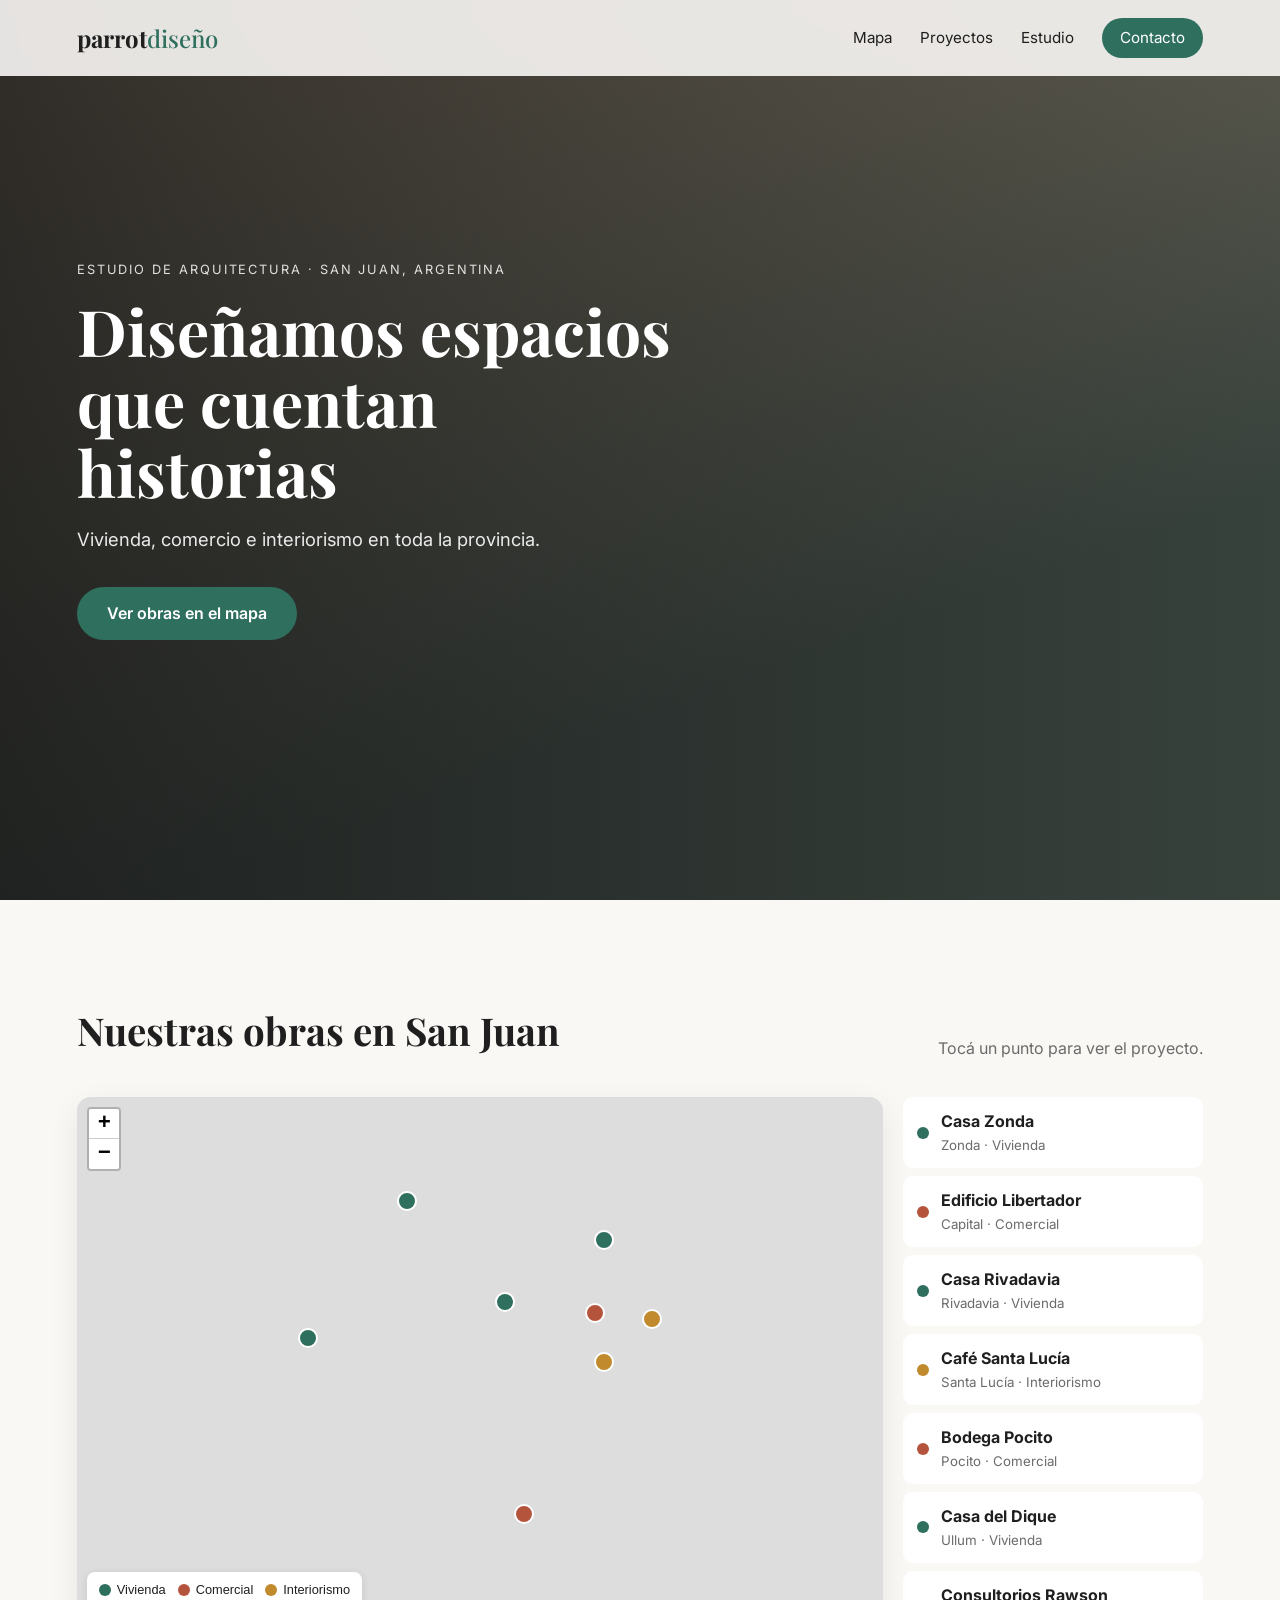
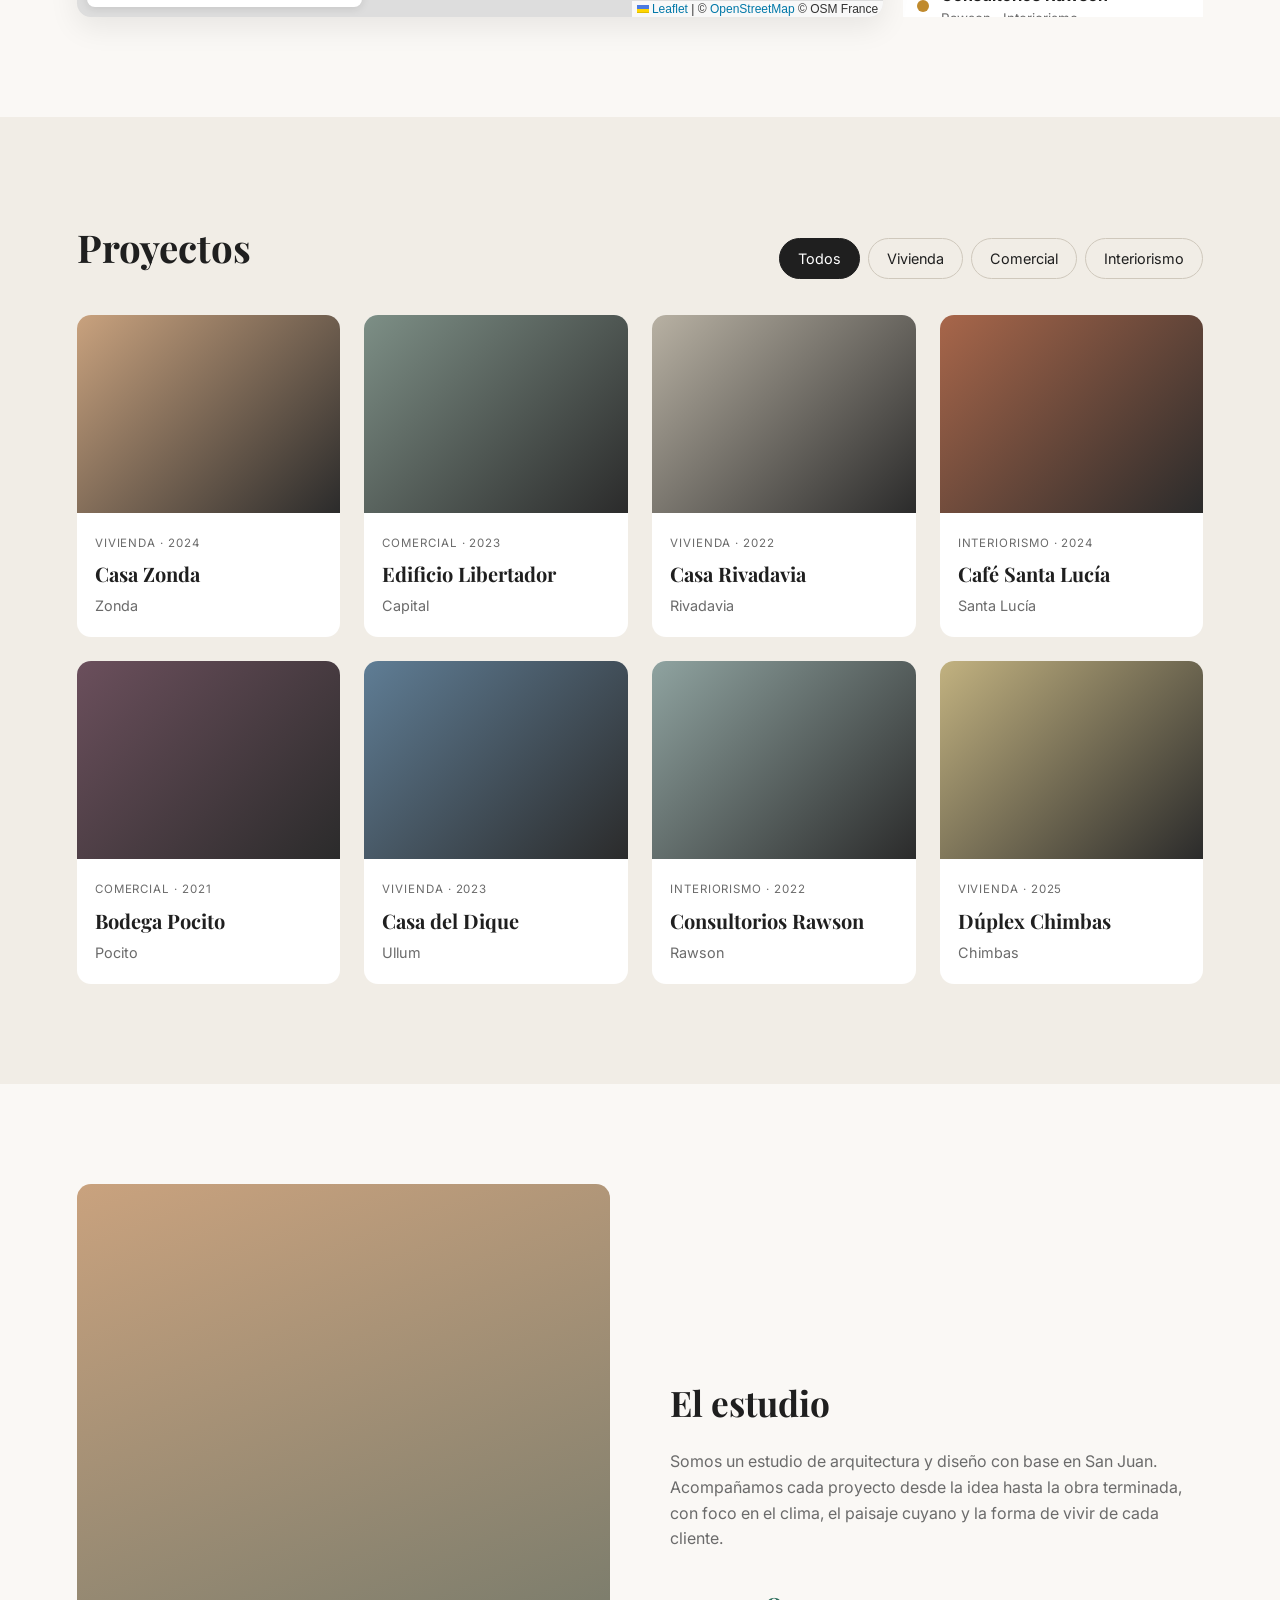
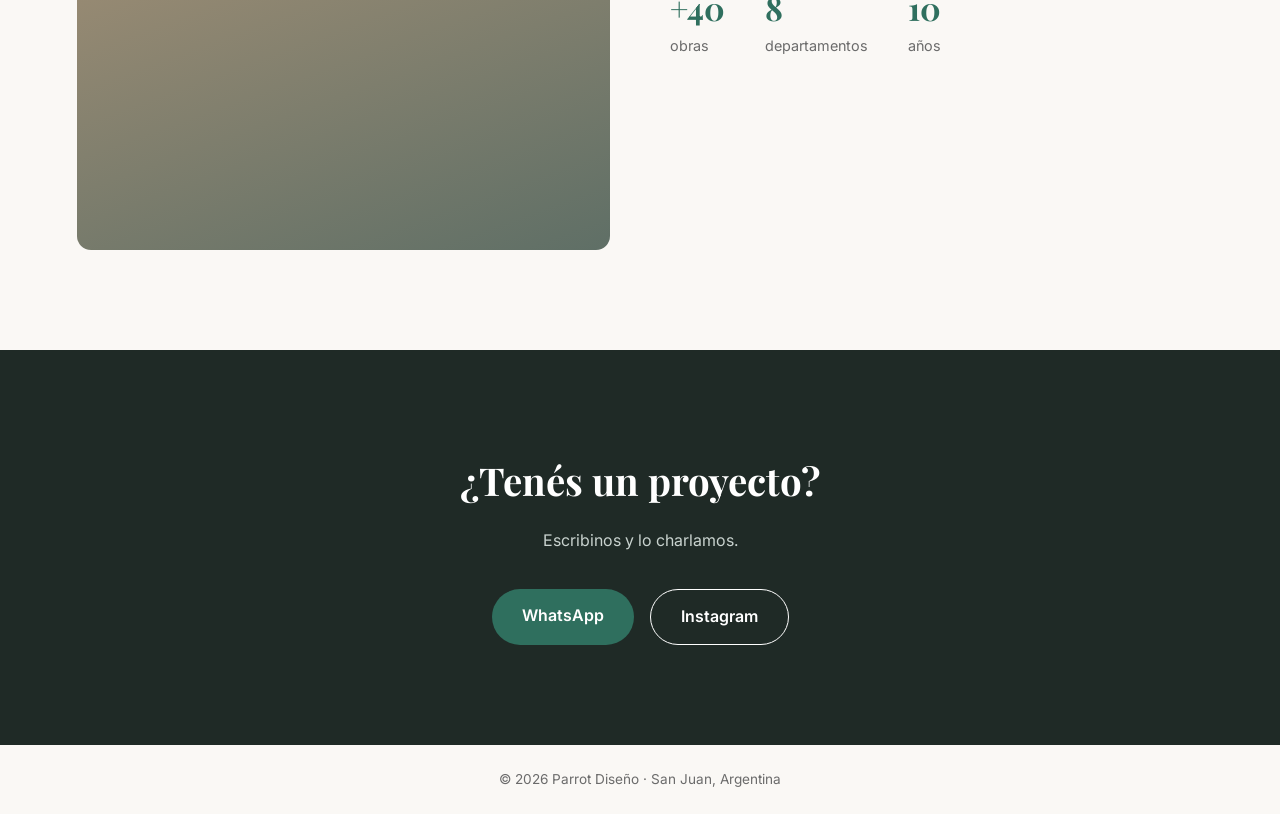
==== index.html @ 4c2ea066 "Showroom virtual Aspen IX con renders, videos y alrededores Portada de Parrot Diseño y showroom en /" ====
<!DOCTYPE html>
<html lang="es">
<head>
  <meta charset="UTF-8" />
  <meta name="viewport" content="width=device-width, initial-scale=1.0" />
  <title>Parrot Diseño | Estudio de Arquitectura · San Juan</title>
  <meta name="description" content="Estudio de arquitectura en San Juan. Conocé nuestras obras en el mapa." />

  <link rel="preconnect" href="https://fonts.googleapis.com" />
  <link rel="preconnect" href="https://fonts.gstatic.com" crossorigin />
  <link href="https://fonts.googleapis.com/css2?family=Inter:wght@300;400;600&family=Playfair+Display:wght@500;700&display=swap" rel="stylesheet" />

  <!-- Leaflet: mapa (OpenStreetMap, gratis). Copia local en vendor/ para no depender de un CDN. -->
  <link rel="stylesheet" href="vendor/leaflet/leaflet.css" />
  <script src="vendor/leaflet/leaflet.js" defer></script>

  <link rel="stylesheet" href="styles.css" />
  <script src="projects.js" defer></script>
  <script src="app.js" defer></script>
</head>
<body>
  <header class="nav">
    <a href="#inicio" class="logo">parrot<span>diseño</span></a>
    <nav>
      <a href="#mapa">Mapa</a>
      <a href="#proyectos">Proyectos</a>
      <a href="#estudio">Estudio</a>
      <a href="#contacto" class="btn-small">Contacto</a>
    </nav>
  </header>

  <section id="inicio" class="hero">
    <div class="hero-content">
      <p class="eyebrow">Estudio de arquitectura · San Juan, Argentina</p>
      <h1>Diseñamos espacios<br />que cuentan historias</h1>
      <p class="lead">Vivienda, comercio e interiorismo en toda la provincia.</p>
      <a href="#mapa" class="btn">Ver obras en el mapa</a>
    </div>
  </section>

  <section id="mapa" class="section">
    <div class="section-head">
      <h2>Nuestras obras en San Juan</h2>
      <p>Tocá un punto para ver el proyecto.</p>
    </div>
    <div class="map-layout">
      <div id="map" aria-label="Mapa de San Juan con proyectos"></div>
      <aside id="map-list" class="map-list"></aside>
    </div>
  </section>

  <section id="proyectos" class="section section-alt">
    <div class="section-head">
      <h2>Proyectos</h2>
      <div id="filters" class="filters"></div>
    </div>
    <div id="grid" class="grid"></div>
  </section>

  <section id="estudio" class="section">
    <div class="studio">
      <div class="studio-img" aria-hidden="true"></div>
      <div>
        <h2>El estudio</h2>
        <p>
          Somos un estudio de arquitectura y diseño con base en San Juan. Acompañamos cada
          proyecto desde la idea hasta la obra terminada, con foco en el clima, el paisaje
          cuyano y la forma de vivir de cada cliente.
        </p>
        <ul class="stats">
          <li><strong>+40</strong><span>obras</span></li>
          <li><strong>8</strong><span>departamentos</span></li>
          <li><strong>10</strong><span>años</span></li>
        </ul>
      </div>
    </div>
  </section>

  <section id="contacto" class="section section-dark">
    <div class="section-head">
      <h2>¿Tenés un proyecto?</h2>
      <p>Escribinos y lo charlamos.</p>
    </div>
    <div class="contact">
      <a class="btn" id="wa-link" target="_blank" rel="noopener">WhatsApp</a>
      <a class="btn btn-outline" href="https://www.instagram.com/parrotdiseno/" target="_blank" rel="noopener">Instagram</a>
    </div>
  </section>

  <footer class="footer">© <span id="year"></span> Parrot Diseño · San Juan, Argentina</footer>

  <!-- Ficha de proyecto -->
  <div id="modal" class="modal" hidden>
    <div class="modal-backdrop" data-close></div>
    <article class="modal-card" role="dialog" aria-modal="true" aria-labelledby="modal-title">
      <button class="modal-close" data-close aria-label="Cerrar">×</button>
      <div id="modal-cover" class="modal-cover"></div>
      <div class="modal-body">
        <p id="modal-tag" class="tag"></p>
        <h3 id="modal-title"></h3>
        <p id="modal-desc"></p>
        <dl id="modal-meta" class="meta"></dl>
      </div>
    </article>
  </div>
</body>
</html>
---- vendor/leaflet/leaflet.css ----
/* required styles */

.leaflet-pane,
.leaflet-tile,
.leaflet-marker-icon,
.leaflet-marker-shadow,
.leaflet-tile-container,
.leaflet-pane > svg,
.leaflet-pane > canvas,
.leaflet-zoom-box,
.leaflet-image-layer,
.leaflet-layer {
	position: absolute;
	left: 0;
	top: 0;
	}
.leaflet-container {
	overflow: hidden;
	}
.leaflet-tile,
.leaflet-marker-icon,
.leaflet-marker-shadow {
	-webkit-user-select: none;
	   -moz-user-select: none;
	        user-select: none;
	  -webkit-user-drag: none;
	}
/* Prevents IE11 from highlighting tiles in blue */
.leaflet-tile::selection {
	background: transparent;
}
/* Safari renders non-retina tile on retina better with this, but Chrome is worse */
.leaflet-safari .leaflet-tile {
	image-rendering: -webkit-optimize-contrast;
	}
/* hack that prevents hw layers "stretching" when loading new tiles */
.leaflet-safari .leaflet-tile-container {
	width: 1600px;
	height: 1600px;
	-webkit-transform-origin: 0 0;
	}
.leaflet-marker-icon,
.leaflet-marker-shadow {
	display: block;
	}
/* .leaflet-container svg: reset svg max-width decleration shipped in Joomla! (joomla.org) 3.x */
/* .leaflet-container img: map is broken in FF if you have max-width: 100% on tiles */
.leaflet-container .leaflet-overlay-pane svg {
	max-width: none !important;
	max-height: none !important;
	}
.leaflet-container .leaflet-marker-pane img,
.leaflet-container .leaflet-shadow-pane img,
.leaflet-container .leaflet-tile-pane img,
.leaflet-container img.leaflet-image-layer,
.leaflet-container .leaflet-tile {
	max-width: none !important;
	max-height: none !important;
	width: auto;
	padding: 0;
	}

.leaflet-container img.leaflet-tile {
	/* See: https://bugs.chromium.org/p/chromium/issues/detail?id=600120 */
	mix-blend-mode: plus-lighter;
}

.leaflet-container.leaflet-touch-zoom {
	-ms-touch-action: pan-x pan-y;
	touch-action: pan-x pan-y;
	}
.leaflet-container.leaflet-touch-drag {
	-ms-touch-action: pinch-zoom;
	/* Fallback for FF which doesn't support pinch-zoom */
	touch-action: none;
	touch-action: pinch-zoom;
}
.leaflet-container.leaflet-touch-drag.leaflet-touch-zoom {
	-ms-touch-action: none;
	touch-action: none;
}
.leaflet-container {
	-webkit-tap-highlight-color: transparent;
}
.leaflet-container a {
	-webkit-tap-highlight-color: rgba(51, 181, 229, 0.4);
}
.leaflet-tile {
	filter: inherit;
	visibility: hidden;
	}
.leaflet-tile-loaded {
	visibility: inherit;
	}
.leaflet-zoom-box {
	width: 0;
	height: 0;
	-moz-box-sizing: border-box;
	     box-sizing: border-box;
	z-index: 800;
	}
/* workaround for https://bugzilla.mozilla.org/show_bug.cgi?id=888319 */
.leaflet-overlay-pane svg {
	-moz-user-select: none;
	}

.leaflet-pane         { z-index: 400; }

.leaflet-tile-pane    { z-index: 200; }
.leaflet-overlay-pane { z-index: 400; }
.leaflet-shadow-pane  { z-index: 500; }
.leaflet-marker-pane  { z-index: 600; }
.leaflet-tooltip-pane   { z-index: 650; }
.leaflet-popup-pane   { z-index: 700; }

.leaflet-map-pane canvas { z-index: 100; }
.leaflet-map-pane svg    { z-index: 200; }

.leaflet-vml-shape {
	width: 1px;
	height: 1px;
	}
.lvml {
	behavior: url(#default#VML);
	display: inline-block;
	position: absolute;
	}


/* control positioning */

.leaflet-control {
	position: relative;
	z-index: 800;
	pointer-events: visiblePainted; /* IE 9-10 doesn't have auto */
	pointer-events: auto;
	}
.leaflet-top,
.leaflet-bottom {
	position: absolute;
	z-index: 1000;
	pointer-events: none;
	}
.leaflet-top {
	top: 0;
	}
.leaflet-right {
	right: 0;
	}
.leaflet-bottom {
	bottom: 0;
	}
.leaflet-left {
	left: 0;
	}
.leaflet-control {
	float: left;
	clear: both;
	}
.leaflet-right .leaflet-control {
	float: right;
	}
.leaflet-top .leaflet-control {
	margin-top: 10px;
	}
.leaflet-bottom .leaflet-control {
	margin-bottom: 10px;
	}
.leaflet-left .leaflet-control {
	margin-left: 10px;
	}
.leaflet-right .leaflet-control {
	margin-right: 10px;
	}


/* zoom and fade animations */

.leaflet-fade-anim .leaflet-popup {
	opacity: 0;
	-webkit-transition: opacity 0.2s linear;
	   -moz-transition: opacity 0.2s linear;
	        transition: opacity 0.2s linear;
	}
.leaflet-fade-anim .leaflet-map-pane .leaflet-popup {
	opacity: 1;
	}
.leaflet-zoom-animated {
	-webkit-transform-origin: 0 0;
	    -ms-transform-origin: 0 0;
	        transform-origin: 0 0;
	}
svg.leaflet-zoom-animated {
	will-change: transform;
}

.leaflet-zoom-anim .leaflet-zoom-animated {
	-webkit-transition: -webkit-transform 0.25s cubic-bezier(0,0,0.25,1);
	   -moz-transition:    -moz-transform 0.25s cubic-bezier(0,0,0.25,1);
	        transition:         transform 0.25s cubic-bezier(0,0,0.25,1);
	}
.leaflet-zoom-anim .leaflet-tile,
.leaflet-pan-anim .leaflet-tile {
	-webkit-transition: none;
	   -moz-transition: none;
	        transition: none;
	}

.leaflet-zoom-anim .leaflet-zoom-hide {
	visibility: hidden;
	}


/* cursors */

.leaflet-interactive {
	cursor: pointer;
	}
.leaflet-grab {
	cursor: -webkit-grab;
	cursor:    -moz-grab;
	cursor:         grab;
	}
.leaflet-crosshair,
.leaflet-crosshair .leaflet-interactive {
	cursor: crosshair;
	}
.leaflet-popup-pane,
.leaflet-control {
	cursor: auto;
	}
.leaflet-dragging .leaflet-grab,
.leaflet-dragging .leaflet-grab .leaflet-interactive,
.leaflet-dragging .leaflet-marker-draggable {
	cursor: move;
	cursor: -webkit-grabbing;
	cursor:    -moz-grabbing;
	cursor:         grabbing;
	}

/* marker & overlays interactivity */
.leaflet-marker-icon,
.leaflet-marker-shadow,
.leaflet-image-layer,
.leaflet-pane > svg path,
.leaflet-tile-container {
	pointer-events: none;
	}

.leaflet-marker-icon.leaflet-interactive,
.leaflet-image-layer.leaflet-interactive,
.leaflet-pane > svg path.leaflet-interactive,
svg.leaflet-image-layer.leaflet-interactive path {
	pointer-events: visiblePainted; /* IE 9-10 doesn't have auto */
	pointer-events: auto;
	}

/* visual tweaks */

.leaflet-container {
	background: #ddd;
	outline-offset: 1px;
	}
.leaflet-container a {
	color: #0078A8;
	}
.leaflet-zoom-box {
	border: 2px dotted #38f;
	background: rgba(255,255,255,0.5);
	}


/* general typography */
.leaflet-container {
	font-family: "Helvetica Neue", Arial, Helvetica, sans-serif;
	font-size: 12px;
	font-size: 0.75rem;
	line-height: 1.5;
	}


/* general toolbar styles */

.leaflet-bar {
	box-shadow: 0 1px 5px rgba(0,0,0,0.65);
	border-radius: 4px;
	}
.leaflet-bar a {
	background-color: #fff;
	border-bottom: 1px solid #ccc;
	width: 26px;
	height: 26px;
	line-height: 26px;
	display: block;
	text-align: center;
	text-decoration: none;
	color: black;
	}
.leaflet-bar a,
.leaflet-control-layers-toggle {
	background-position: 50% 50%;
	background-repeat: no-repeat;
	display: block;
	}
.leaflet-bar a:hover,
.leaflet-bar a:focus {
	background-color: #f4f4f4;
	}
.leaflet-bar a:first-child {
	border-top-left-radius: 4px;
	border-top-right-radius: 4px;
	}
.leaflet-bar a:last-child {
	border-bottom-left-radius: 4px;
	border-bottom-right-radius: 4px;
	border-bottom: none;
	}
.leaflet-bar a.leaflet-disabled {
	cursor: default;
	background-color: #f4f4f4;
	color: #bbb;
	}

.leaflet-touch .leaflet-bar a {
	width: 30px;
	height: 30px;
	line-height: 30px;
	}
.leaflet-touch .leaflet-bar a:first-child {
	border-top-left-radius: 2px;
	border-top-right-radius: 2px;
	}
.leaflet-touch .leaflet-bar a:last-child {
	border-bottom-left-radius: 2px;
	border-bottom-right-radius: 2px;
	}

/* zoom control */

.leaflet-control-zoom-in,
.leaflet-control-zoom-out {
	font: bold 18px 'Lucida Console', Monaco, monospace;
	text-indent: 1px;
	}

.leaflet-touch .leaflet-control-zoom-in, .leaflet-touch .leaflet-control-zoom-out  {
	font-size: 22px;
	}


/* layers control */

.leaflet-control-layers {
	box-shadow: 0 1px 5px rgba(0,0,0,0.4);
	background: #fff;
	border-radius: 5px;
	}
.leaflet-control-layers-toggle {
	background-image: url(images/layers.png);
	width: 36px;
	height: 36px;
	}
.leaflet-retina .leaflet-control-layers-toggle {
	background-image: url(images/layers-2x.png);
	background-size: 26px 26px;
	}
.leaflet-touch .leaflet-control-layers-toggle {
	width: 44px;
	height: 44px;
	}
.leaflet-control-layers .leaflet-control-layers-list,
.leaflet-control-layers-expanded .leaflet-control-layers-toggle {
	display: none;
	}
.leaflet-control-layers-expanded .leaflet-control-layers-list {
	display: block;
	position: relative;
	}
.leaflet-control-layers-expanded {
	padding: 6px 10px 6px 6px;
	color: #333;
	background: #fff;
	}
.leaflet-control-layers-scrollbar {
	overflow-y: scroll;
	overflow-x: hidden;
	padding-right: 5px;
	}
.leaflet-control-layers-selector {
	margin-top: 2px;
	position: relative;
	top: 1px;
	}
.leaflet-control-layers label {
	display: block;
	font-size: 13px;
	font-size: 1.08333em;
	}
.leaflet-control-layers-separator {
	height: 0;
	border-top: 1px solid #ddd;
	margin: 5px -10px 5px -6px;
	}

/* Default icon URLs */
.leaflet-default-icon-path { /* used only in path-guessing heuristic, see L.Icon.Default */
	background-image: url(images/marker-icon.png);
	}


/* attribution and scale controls */

.leaflet-container .leaflet-control-attribution {
	background: #fff;
	background: rgba(255, 255, 255, 0.8);
	margin: 0;
	}
.leaflet-control-attribution,
.leaflet-control-scale-line {
	padding: 0 5px;
	color: #333;
	line-height: 1.4;
	}
.leaflet-control-attribution a {
	text-decoration: none;
	}
.leaflet-control-attribution a:hover,
.leaflet-control-attribution a:focus {
	text-decoration: underline;
	}
.leaflet-attribution-flag {
	display: inline !important;
	vertical-align: baseline !important;
	width: 1em;
	height: 0.6669em;
	}
.leaflet-left .leaflet-control-scale {
	margin-left: 5px;
	}
.leaflet-bottom .leaflet-control-scale {
	margin-bottom: 5px;
	}
.leaflet-control-scale-line {
	border: 2px solid #777;
	border-top: none;
	line-height: 1.1;
	padding: 2px 5px 1px;
	white-space: nowrap;
	-moz-box-sizing: border-box;
	     box-sizing: border-box;
	background: rgba(255, 255, 255, 0.8);
	text-shadow: 1px 1px #fff;
	}
.leaflet-control-scale-line:not(:first-child) {
	border-top: 2px solid #777;
	border-bottom: none;
	margin-top: -2px;
	}
.leaflet-control-scale-line:not(:first-child):not(:last-child) {
	border-bottom: 2px solid #777;
	}

.leaflet-touch .leaflet-control-attribution,
.leaflet-touch .leaflet-control-layers,
.leaflet-touch .leaflet-bar {
	box-shadow: none;
	}
.leaflet-touch .leaflet-control-layers,
.leaflet-touch .leaflet-bar {
	border: 2px solid rgba(0,0,0,0.2);
	background-clip: padding-box;
	}


/* popup */

.leaflet-popup {
	position: absolute;
	text-align: center;
	margin-bottom: 20px;
	}
.leaflet-popup-content-wrapper {
	padding: 1px;
	text-align: left;
	border-radius: 12px;
	}
.leaflet-popup-content {
	margin: 13px 24px 13px 20px;
	line-height: 1.3;
	font-size: 13px;
	font-size: 1.08333em;
	min-height: 1px;
	}
.leaflet-popup-content p {
	margin: 17px 0;
	margin: 1.3em 0;
	}
.leaflet-popup-tip-container {
	width: 40px;
	height: 20px;
	position: absolute;
	left: 50%;
	margin-top: -1px;
	margin-left: -20px;
	overflow: hidden;
	pointer-events: none;
	}
.leaflet-popup-tip {
	width: 17px;
	height: 17px;
	padding: 1px;

	margin: -10px auto 0;
	pointer-events: auto;

	-webkit-transform: rotate(45deg);
	   -moz-transform: rotate(45deg);
	    -ms-transform: rotate(45deg);
	        transform: rotate(45deg);
	}
.leaflet-popup-content-wrapper,
.leaflet-popup-tip {
	background: white;
	color: #333;
	box-shadow: 0 3px 14px rgba(0,0,0,0.4);
	}
.leaflet-container a.leaflet-popup-close-button {
	position: absolute;
	top: 0;
	right: 0;
	border: none;
	text-align: center;
	width: 24px;
	height: 24px;
	font: 16px/24px Tahoma, Verdana, sans-serif;
	color: #757575;
	text-decoration: none;
	background: transparent;
	}
.leaflet-container a.leaflet-popup-close-button:hover,
.leaflet-container a.leaflet-popup-close-button:focus {
	color: #585858;
	}
.leaflet-popup-scrolled {
	overflow: auto;
	}

.leaflet-oldie .leaflet-popup-content-wrapper {
	-ms-zoom: 1;
	}
.leaflet-oldie .leaflet-popup-tip {
	width: 24px;
	margin: 0 auto;

	-ms-filter: "progid:DXImageTransform.Microsoft.Matrix(M11=0.70710678, M12=0.70710678, M21=-0.70710678, M22=0.70710678)";
	filter: progid:DXImageTransform.Microsoft.Matrix(M11=0.70710678, M12=0.70710678, M21=-0.70710678, M22=0.70710678);
	}

.leaflet-oldie .leaflet-control-zoom,
.leaflet-oldie .leaflet-control-layers,
.leaflet-oldie .leaflet-popup-content-wrapper,
.leaflet-oldie .leaflet-popup-tip {
	border: 1px solid #999;
	}


/* div icon */

.leaflet-div-icon {
	background: #fff;
	border: 1px solid #666;
	}


/* Tooltip */
/* Base styles for the element that has a tooltip */
.leaflet-tooltip {
	position: absolute;
	padding: 6px;
	background-color: #fff;
	border: 1px solid #fff;
	border-radius: 3px;
	color: #222;
	white-space: nowrap;
	-webkit-user-select: none;
	-moz-user-select: none;
	-ms-user-select: none;
	user-select: none;
	pointer-events: none;
	box-shadow: 0 1px 3px rgba(0,0,0,0.4);
	}
.leaflet-tooltip.leaflet-interactive {
	cursor: pointer;
	pointer-events: auto;
	}
.leaflet-tooltip-top:before,
.leaflet-tooltip-bottom:before,
.leaflet-tooltip-left:before,
.leaflet-tooltip-right:before {
	position: absolute;
	pointer-events: none;
	border: 6px solid transparent;
	background: transparent;
	content: "";
	}

/* Directions */

.leaflet-tooltip-bottom {
	margin-top: 6px;
}
.leaflet-tooltip-top {
	margin-top: -6px;
}
.leaflet-tooltip-bottom:before,
.leaflet-tooltip-top:before {
	left: 50%;
	margin-left: -6px;
	}
.leaflet-tooltip-top:before {
	bottom: 0;
	margin-bottom: -12px;
	border-top-color: #fff;
	}
.leaflet-tooltip-bottom:before {
	top: 0;
	margin-top: -12px;
	margin-left: -6px;
	border-bottom-color: #fff;
	}
.leaflet-tooltip-left {
	margin-left: -6px;
}
.leaflet-tooltip-right {
	margin-left: 6px;
}
.leaflet-tooltip-left:before,
.leaflet-tooltip-right:before {
	top: 50%;
	margin-top: -6px;
	}
.leaflet-tooltip-left:before {
	right: 0;
	margin-right: -12px;
	border-left-color: #fff;
	}
.leaflet-tooltip-right:before {
	left: 0;
	margin-left: -12px;
	border-right-color: #fff;
	}

/* Printing */

@media print {
	/* Prevent printers from removing background-images of controls. */
	.leaflet-control {
		-webkit-print-color-adjust: exact;
		print-color-adjust: exact;
		}
	}
---- styles.css ----
:root {
  --bg: #faf8f5;
  --bg-alt: #f1ede6;
  --text: #1f1f1f;
  --muted: #6b6b6b;
  --accent: #2f6f5e;
  --radius: 14px;
  --serif: "Playfair Display", Georgia, serif;
  --sans: "Inter", system-ui, sans-serif;
}

* { box-sizing: border-box; margin: 0; padding: 0; }
html { scroll-behavior: smooth; }
body { font-family: var(--sans); color: var(--text); background: var(--bg); line-height: 1.6; }
button { font: inherit; cursor: pointer; border: 0; background: none; color: inherit; text-align: left; }
a { color: inherit; text-decoration: none; }

/* Navegación */
.nav {
  position: fixed; inset: 0 0 auto 0; z-index: 1000;
  display: flex; justify-content: space-between; align-items: center;
  padding: 18px 6vw; background: rgba(250, 248, 245, .9); backdrop-filter: blur(8px);
}
.logo { font-family: var(--serif); font-size: 1.5rem; font-weight: 700; }
.logo span { color: var(--accent); font-weight: 500; }
.nav nav { display: flex; gap: 28px; align-items: center; font-size: .95rem; }
.nav nav a:hover { color: var(--accent); }

/* Botones */
.btn, .btn-small {
  display: inline-block; background: var(--accent); color: #fff; border-radius: 999px;
  transition: transform .15s, opacity .15s;
}
.btn { padding: 14px 30px; font-weight: 600; }
.btn-small { padding: 8px 18px; }
.btn:hover, .btn-small:hover { transform: translateY(-2px); opacity: .92; }
.btn-outline { background: transparent; border: 1px solid #fff; }

/* Portada */
.hero {
  min-height: 100vh; display: flex; align-items: center; padding: 0 6vw;
  background:
    linear-gradient(90deg, rgba(20, 20, 20, .75), rgba(20, 20, 20, .15)),
    linear-gradient(160deg, #8a7a66, #3e4a44 70%);
  color: #fff;
}
.hero-content { max-width: 620px; }
.eyebrow { text-transform: uppercase; letter-spacing: .15em; font-size: .8rem; opacity: .85; margin-bottom: 16px; }
.hero h1 { font-family: var(--serif); font-size: clamp(2.4rem, 5vw, 4rem); line-height: 1.1; margin-bottom: 18px; }
.lead { font-size: 1.15rem; opacity: .9; margin-bottom: 32px; }

/* Secciones */
.section { padding: 100px 6vw; }
.section-alt { background: var(--bg-alt); }
.section-dark { background: #1f2a26; color: #fff; text-align: center; }
.section-head { margin-bottom: 36px; display: flex; flex-wrap: wrap; justify-content: space-between; align-items: end; gap: 16px; }
.section-dark .section-head { flex-direction: column; align-items: center; }
.section-head h2 { font-family: var(--serif); font-size: clamp(1.8rem, 3vw, 2.5rem); }
.section-head p { color: var(--muted); }
.section-dark .section-head p { color: #c9d3cf; }

/* Mapa */
.map-layout { display: grid; grid-template-columns: 1fr 300px; gap: 20px; }
#map { height: 520px; border-radius: var(--radius); box-shadow: 0 10px 30px rgba(0, 0, 0, .08); }
.map-list { display: flex; flex-direction: column; gap: 8px; max-height: 520px; overflow-y: auto; }
.map-item {
  display: flex; gap: 12px; align-items: center; padding: 12px 14px;
  background: #fff; border-radius: 10px; transition: background .15s;
}
.map-item:hover { background: var(--bg-alt); }
.map-item i, .legend i { width: 12px; height: 12px; border-radius: 50%; flex-shrink: 0; display: inline-block; }
.map-item span { display: flex; flex-direction: column; }
.map-item small { color: var(--muted); }
.legend { background: #fff; padding: 8px 12px; border-radius: 8px; display: flex; gap: 12px; font-size: .8rem; box-shadow: 0 2px 8px rgba(0, 0, 0, .1); }
.legend span { display: flex; align-items: center; gap: 6px; }

/* Filtros y grilla */
.filters { display: flex; gap: 8px; flex-wrap: wrap; }
.chip { padding: 8px 18px; border-radius: 999px; border: 1px solid #cfc8bc; font-size: .9rem; }
.chip.active { background: var(--text); color: #fff; border-color: var(--text); }
.grid { display: grid; grid-template-columns: repeat(auto-fill, minmax(260px, 1fr)); gap: 24px; }
.card { background: #fff; border-radius: var(--radius); overflow: hidden; transition: transform .2s, box-shadow .2s; }
.card:hover { transform: translateY(-4px); box-shadow: 0 14px 30px rgba(0, 0, 0, .1); }
.card-img { aspect-ratio: 4 / 3; background-size: cover; background-position: center; }
.card-body { padding: 16px 18px 20px; }
.card-body small { color: var(--muted); text-transform: uppercase; letter-spacing: .08em; font-size: .72rem; }
.card-body h3 { font-family: var(--serif); font-size: 1.25rem; margin: 4px 0; }
.card-body p { color: var(--muted); font-size: .9rem; }

/* Estudio */
.studio { display: grid; grid-template-columns: 1fr 1fr; gap: 60px; align-items: center; }
.studio-img { aspect-ratio: 4 / 5; border-radius: var(--radius); background: linear-gradient(160deg, #c9a27e, #5f6f66); }
.studio h2 { font-family: var(--serif); font-size: 2.2rem; margin-bottom: 18px; }
.studio p { color: var(--muted); margin-bottom: 30px; }
.stats { list-style: none; display: flex; gap: 40px; }
.stats strong { display: block; font-family: var(--serif); font-size: 2rem; color: var(--accent); }
.stats span { color: var(--muted); font-size: .9rem; }

/* Contacto y footer */
.contact { display: flex; gap: 16px; justify-content: center; }
.footer { padding: 24px; text-align: center; font-size: .85rem; color: var(--muted); }

/* Ficha */
.modal { position: fixed; inset: 0; z-index: 2000; display: grid; place-items: center; padding: 20px; }
.modal[hidden] { display: none; }
.modal-backdrop { position: absolute; inset: 0; background: rgba(0, 0, 0, .55); }
.modal-card { position: relative; width: min(640px, 100%); background: #fff; border-radius: var(--radius); overflow: hidden; animation: pop .2s ease-out; }
.modal-cover { aspect-ratio: 16 / 9; background-size: cover; background-position: center; }
.modal-body { padding: 24px 28px 30px; }
.modal-body h3 { font-family: var(--serif); font-size: 1.8rem; margin: 4px 0 10px; }
.modal-body p { color: var(--muted); }
.tag { color: var(--accent) !important; text-transform: uppercase; letter-spacing: .1em; font-size: .75rem; font-weight: 600; }
.meta { display: flex; gap: 30px; margin-top: 20px; flex-wrap: wrap; }
.meta dt { font-size: .75rem; color: var(--muted); text-transform: uppercase; }
.meta dd { font-weight: 600; }
.modal-close { position: absolute; top: 10px; right: 14px; font-size: 2rem; color: #fff; text-shadow: 0 1px 4px rgba(0, 0, 0, .4); }
@keyframes pop { from { transform: scale(.96); opacity: 0; } to { transform: scale(1); opacity: 1; } }

/* Celular */
@media (max-width: 800px) {
  .nav nav a:not(.btn-small) { display: none; }
  .map-layout, .studio { grid-template-columns: 1fr; }
  #map { height: 400px; }
  .map-list { max-height: none; }
  .section { padding: 70px 6vw; }
}
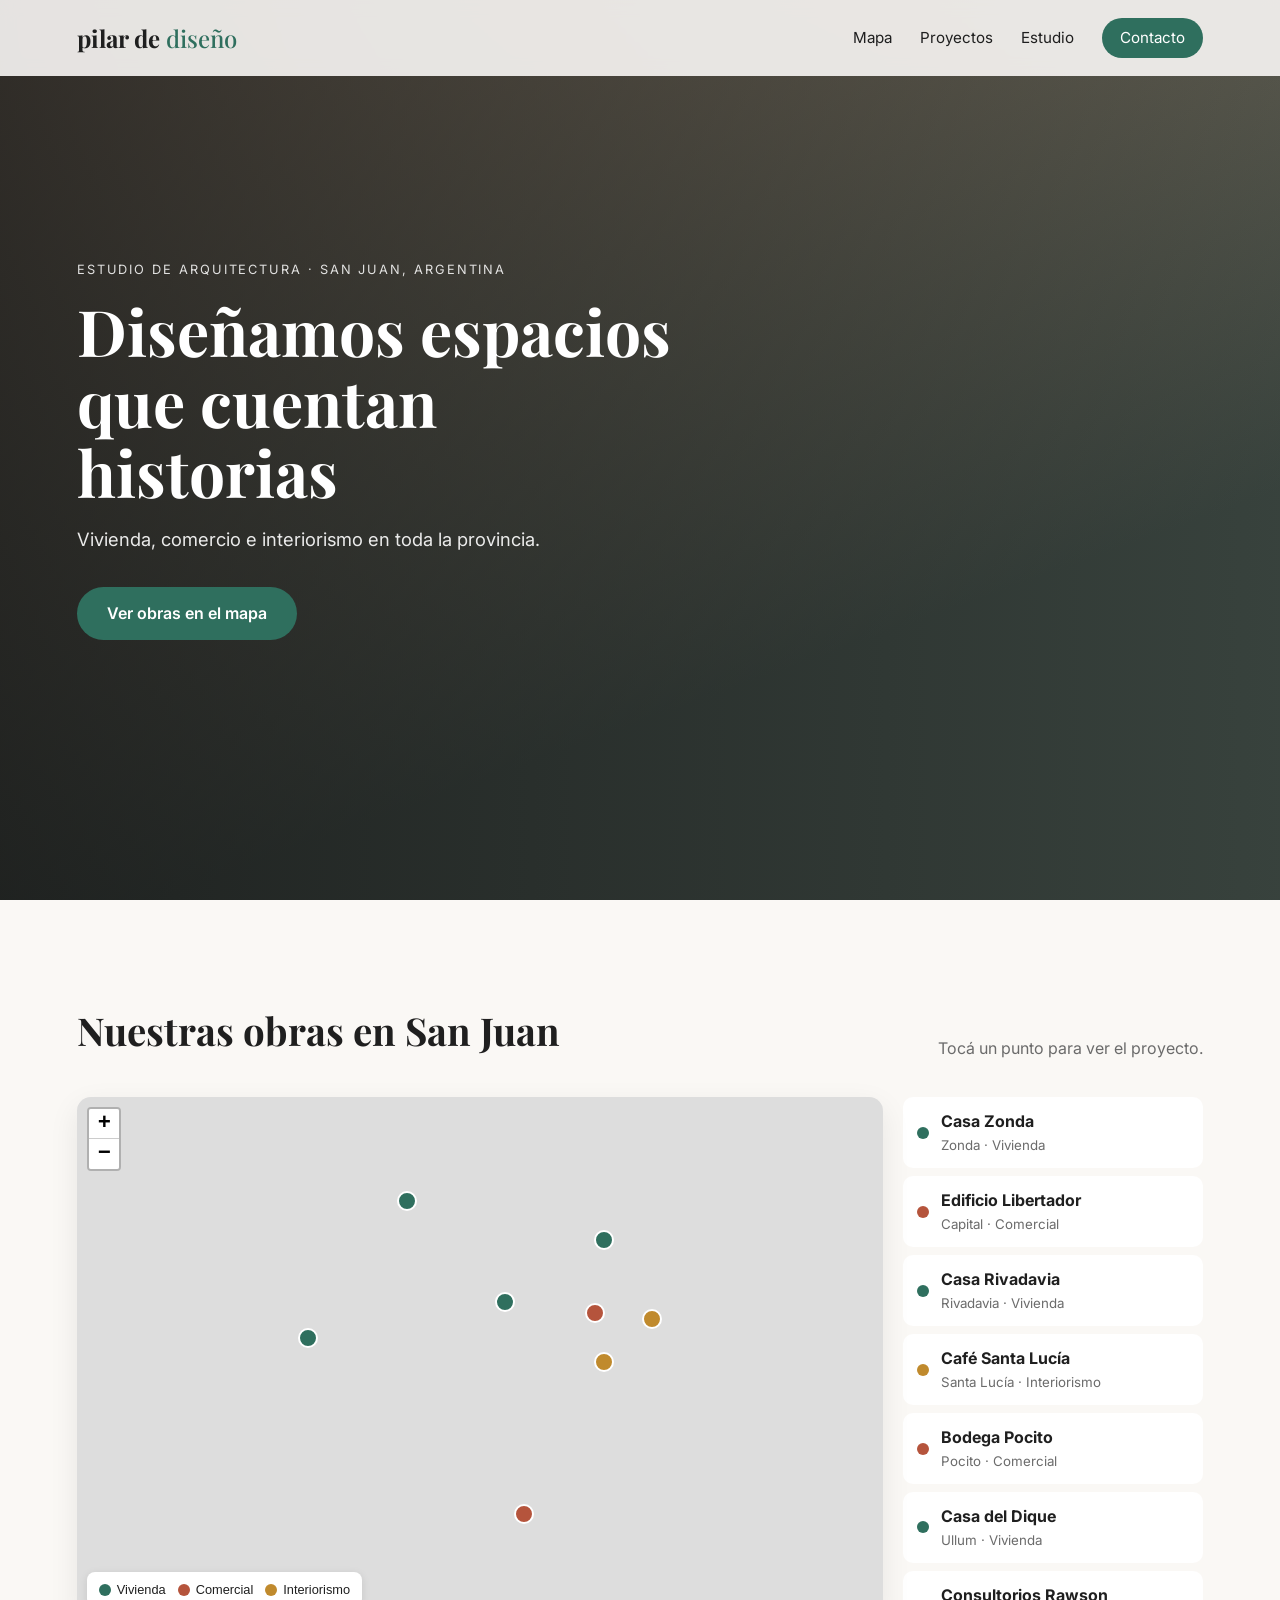
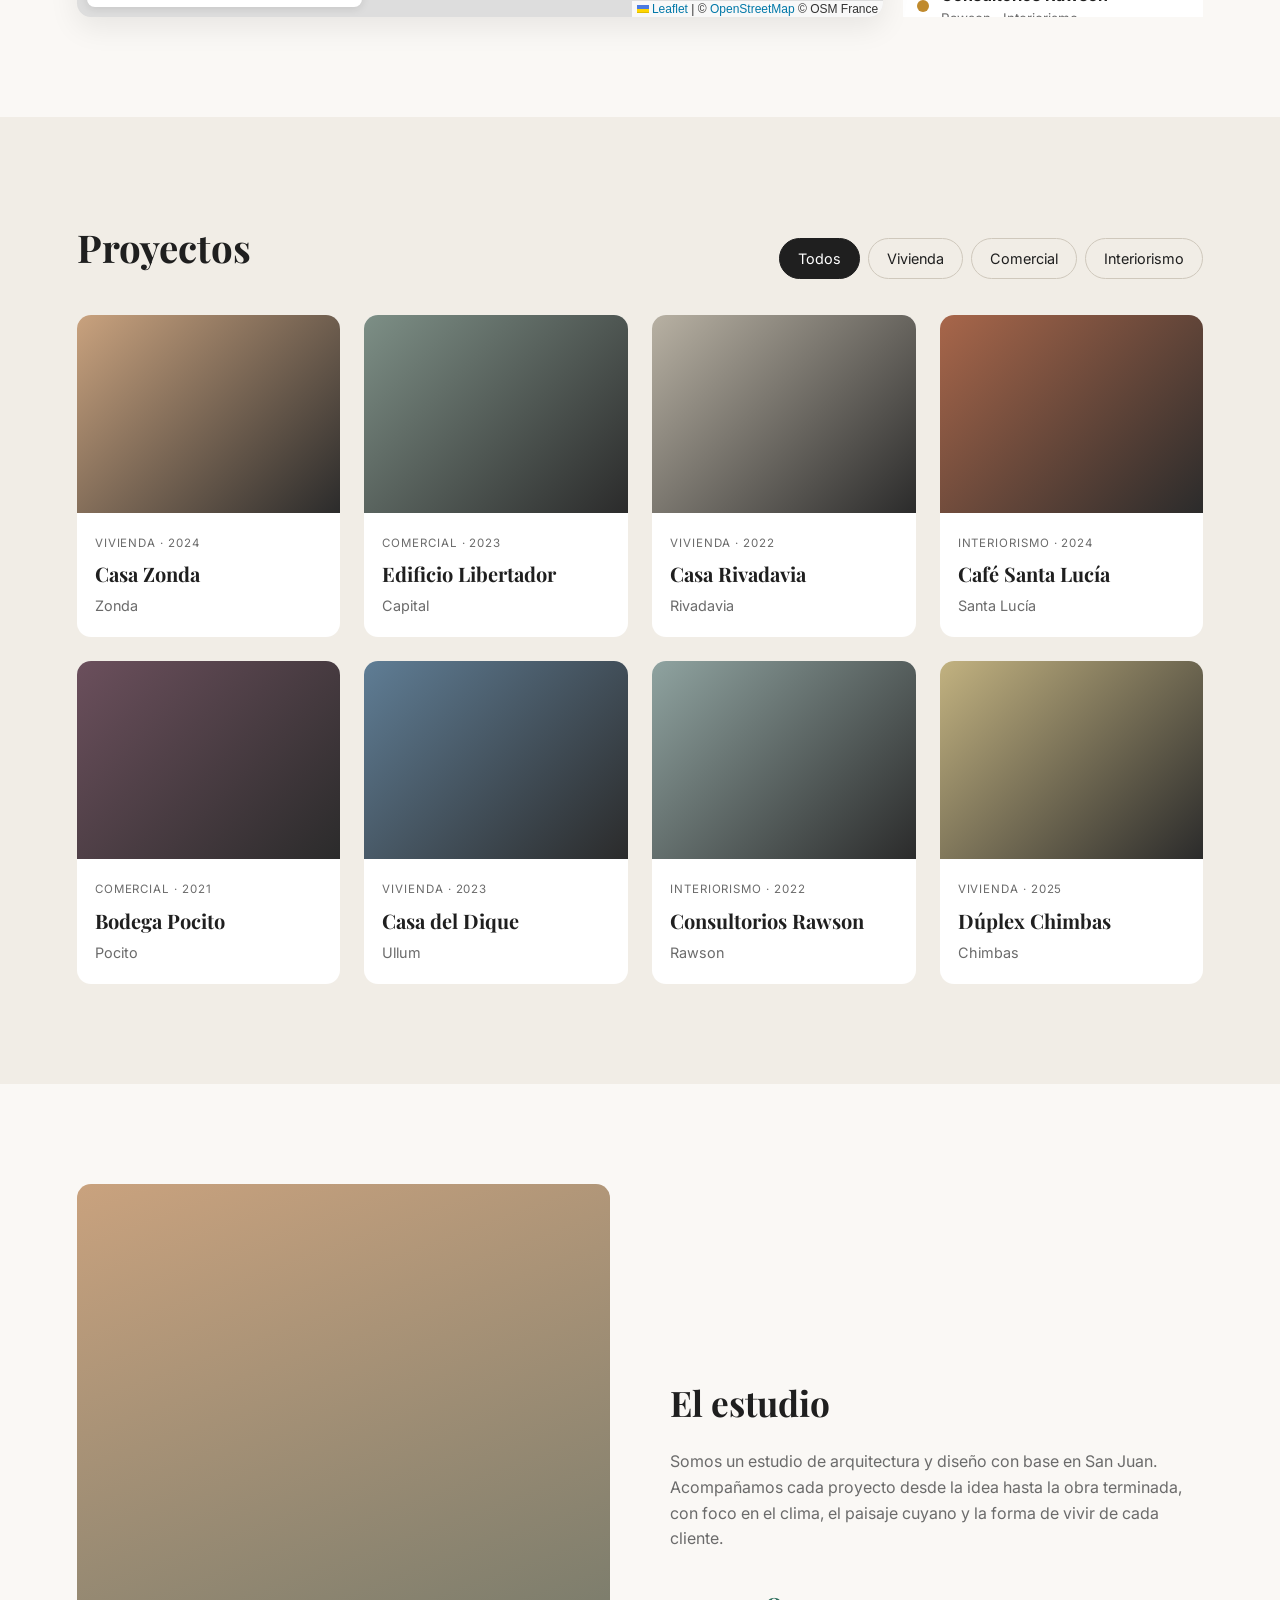
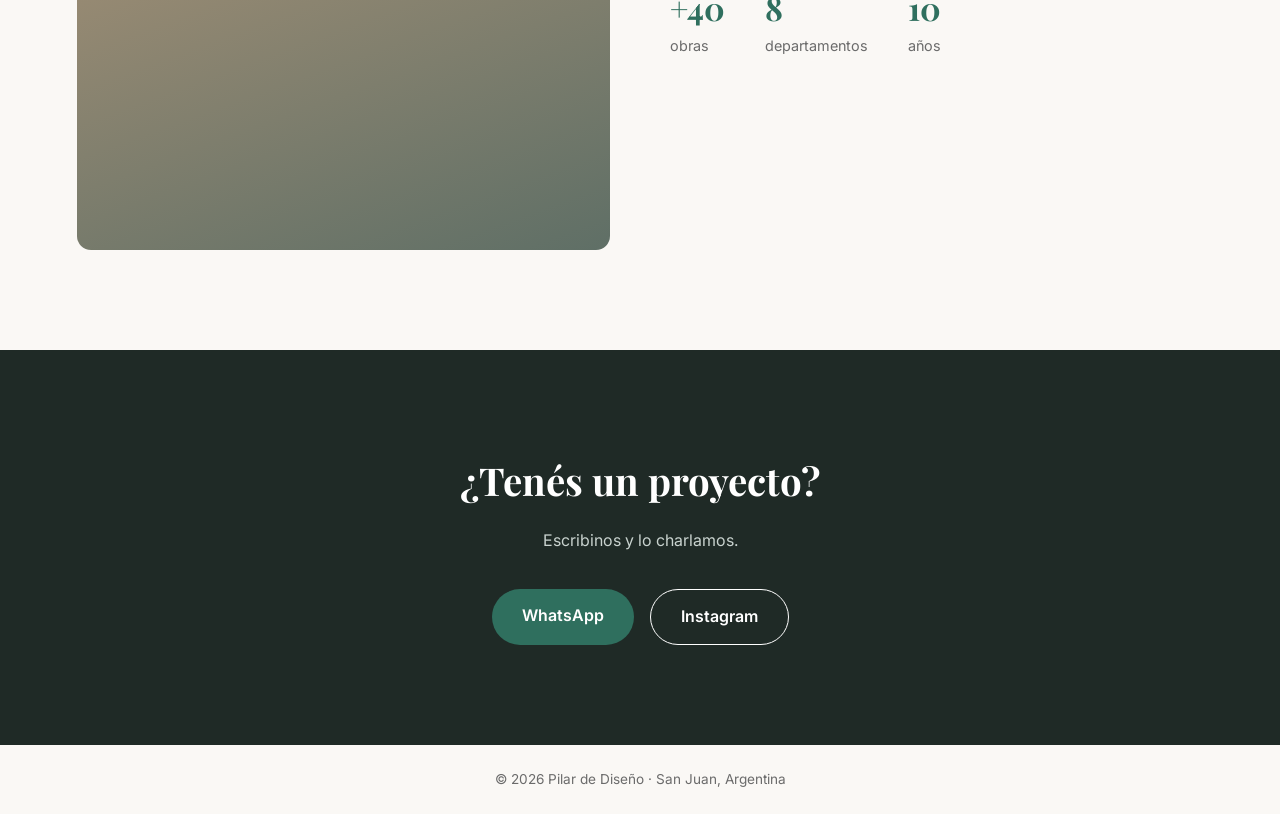
==== commit b09edfc0: "Maqueta 3D, 360 primero con menú, ficha técnica, plano técnico y estilos - Al tocar el puntito apare" ====
--- a/index.html
+++ b/index.html
@@ -3,7 +3,7 @@
 <head>
   <meta charset="UTF-8" />
   <meta name="viewport" content="width=device-width, initial-scale=1.0" />
-  <title>Parrot Diseño | Estudio de Arquitectura · San Juan</title>
+  <title>Pilar de Diseño | Estudio de Arquitectura · San Juan</title>
   <meta name="description" content="Estudio de arquitectura en San Juan. Conocé nuestras obras en el mapa." />
 
   <link rel="preconnect" href="https://fonts.googleapis.com" />
@@ -20,7 +20,7 @@
 </head>
 <body>
   <header class="nav">
-    <a href="#inicio" class="logo">parrot<span>diseño</span></a>
+    <a href="#inicio" class="logo">pilar de <span>diseño</span></a>
     <nav>
       <a href="#mapa">Mapa</a>
       <a href="#proyectos">Proyectos</a>
@@ -87,7 +87,7 @@
     </div>
   </section>
 
-  <footer class="footer">© <span id="year"></span> Parrot Diseño · San Juan, Argentina</footer>
+  <footer class="footer">© <span id="year"></span> Pilar de Diseño · San Juan, Argentina</footer>
 
   <!-- Ficha de proyecto -->
   <div id="modal" class="modal" hidden>
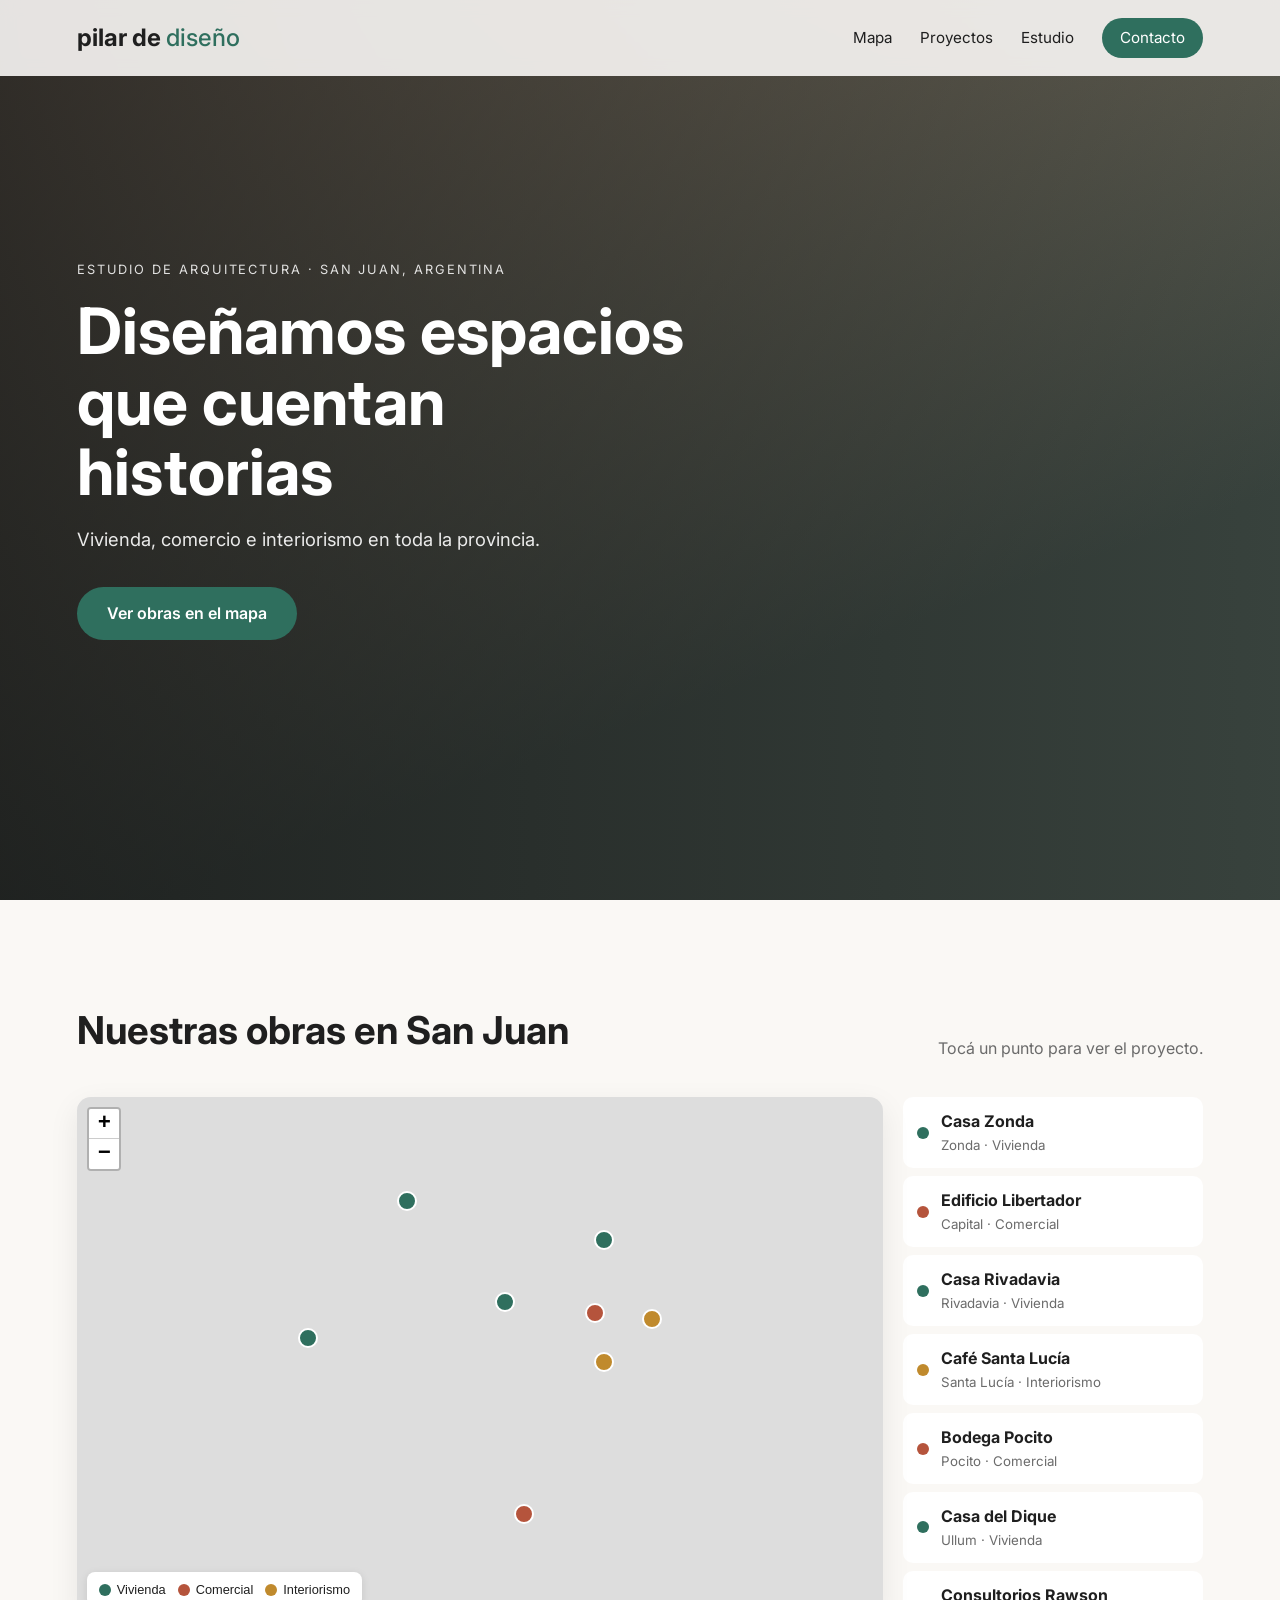
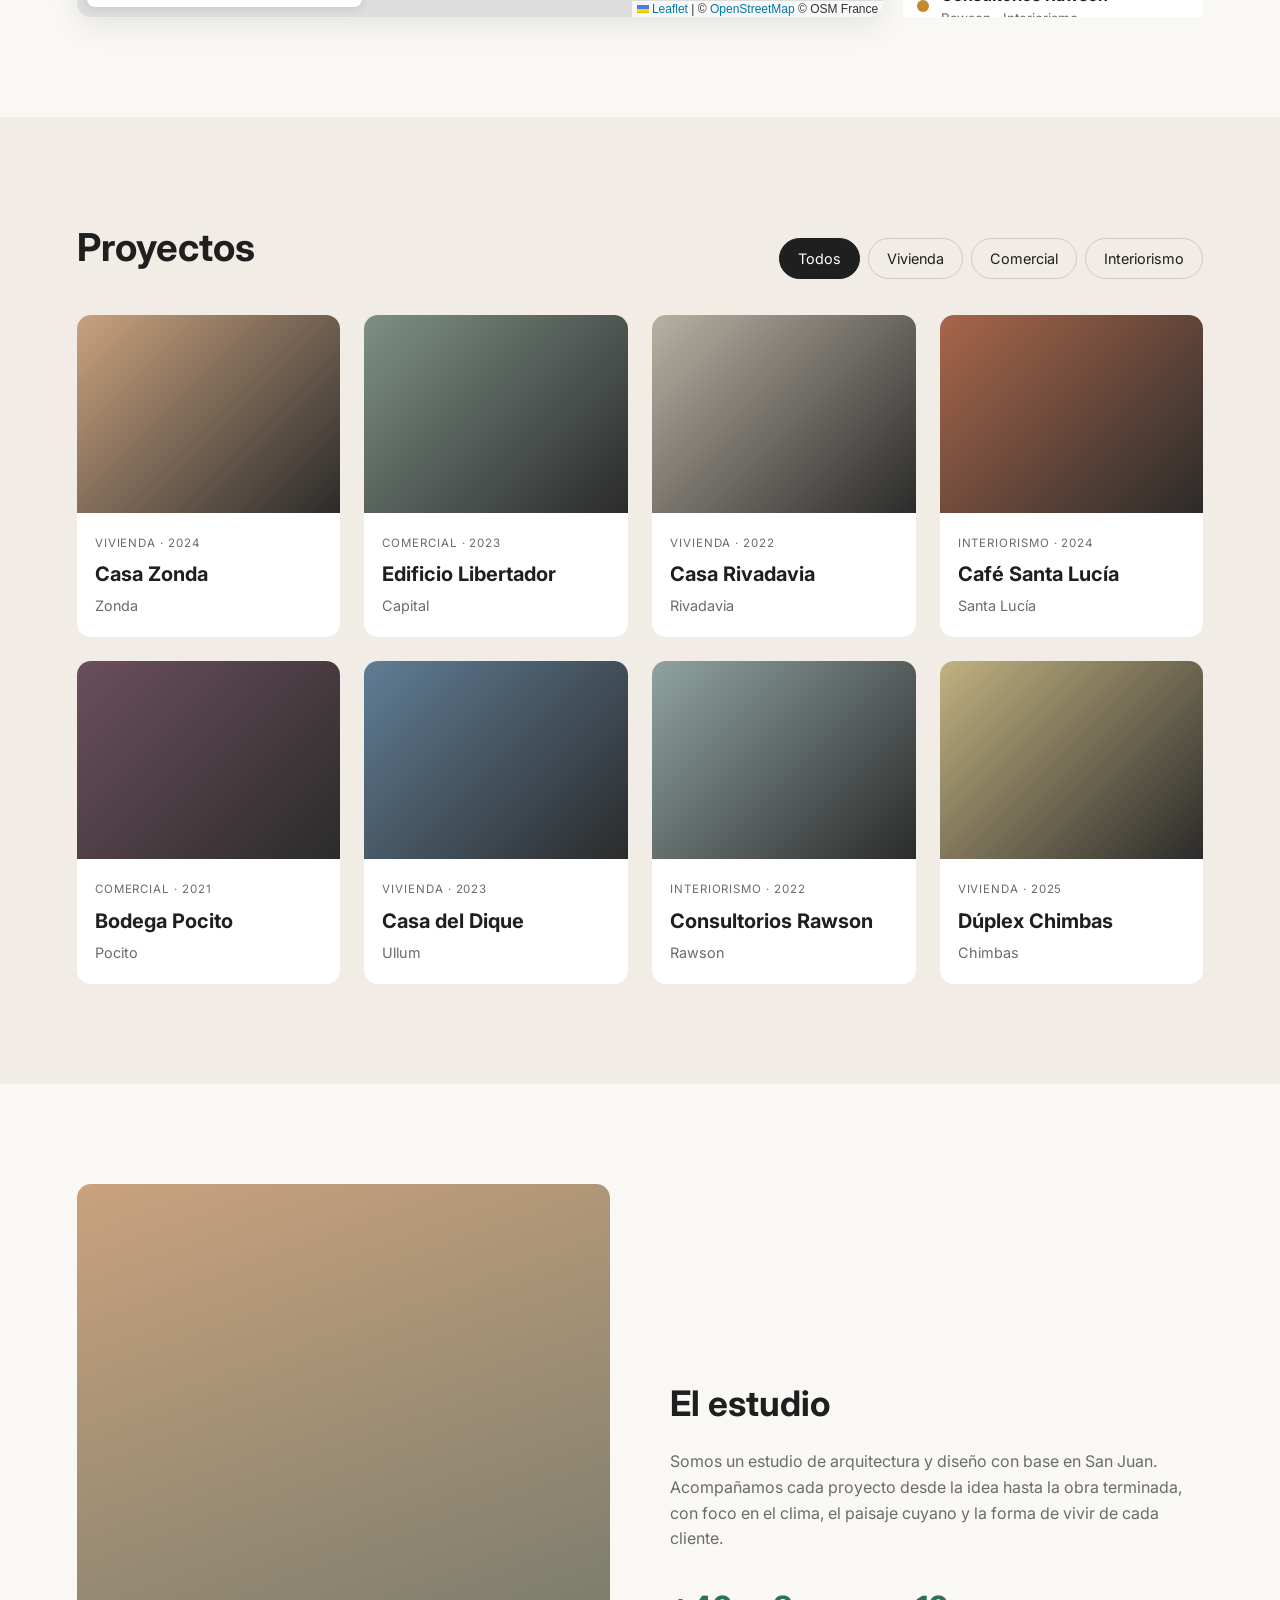
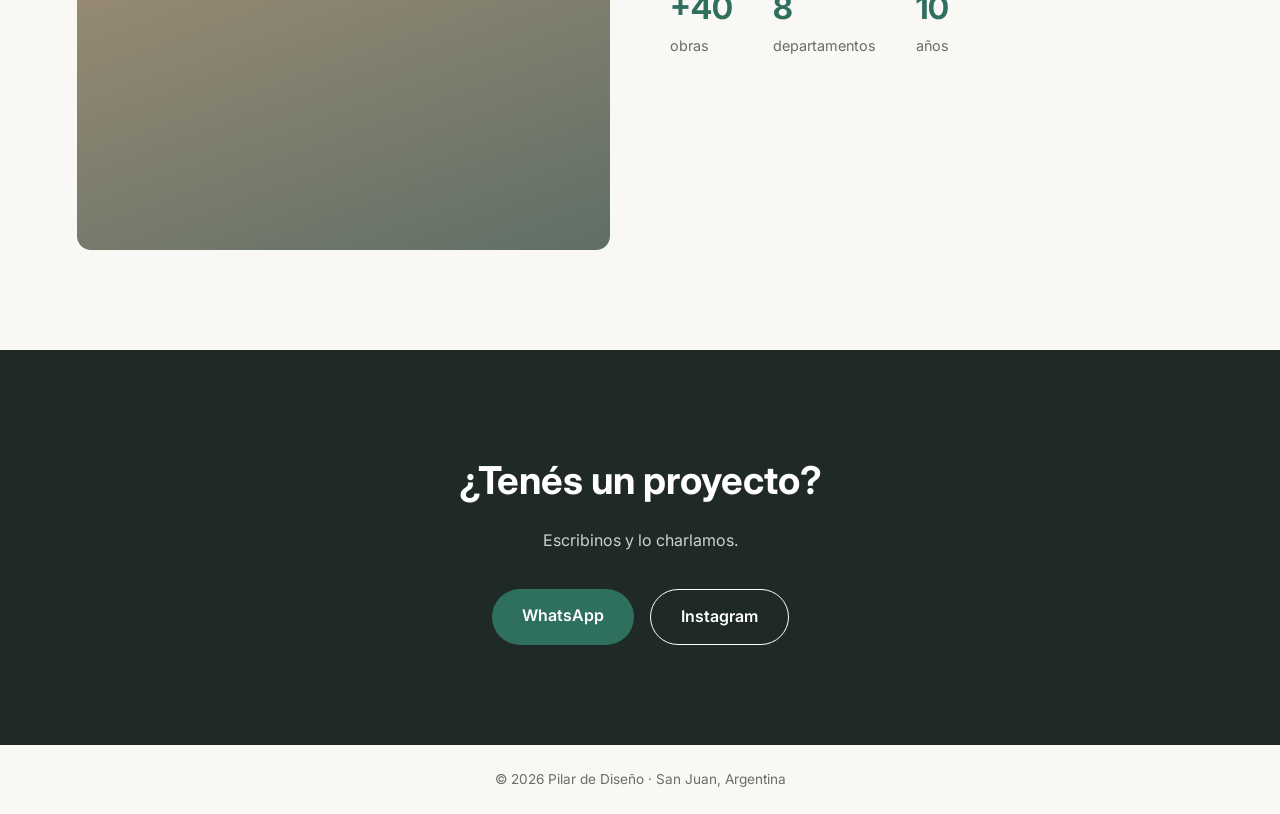
==== commit 6eddb5ad: "Una sola tipografía (Inter) en toda la página Co-Authored-By: Claude Opus 5.5 <noreply@anthropic.com" ====
--- a/index.html
+++ b/index.html
@@ -8,7 +8,7 @@
 
   <link rel="preconnect" href="https://fonts.googleapis.com" />
   <link rel="preconnect" href="https://fonts.gstatic.com" crossorigin />
-  <link href="https://fonts.googleapis.com/css2?family=Inter:wght@300;400;600&family=Playfair+Display:wght@500;700&display=swap" rel="stylesheet" />
+  <link href="https://fonts.googleapis.com/css2?family=Inter:wght@300;400;500;600;700&display=swap" rel="stylesheet" />
 
   <!-- Leaflet: mapa (OpenStreetMap, gratis). Copia local en vendor/ para no depender de un CDN. -->
   <link rel="stylesheet" href="vendor/leaflet/leaflet.css" />
--- a/styles.css
+++ b/styles.css
@@ -5,7 +5,7 @@
   --muted: #6b6b6b;
   --accent: #2f6f5e;
   --radius: 14px;
-  --serif: "Playfair Display", Georgia, serif;
+  --serif: var(--sans); /* una sola tipografía: Inter */
   --sans: "Inter", system-ui, sans-serif;
 }
 
